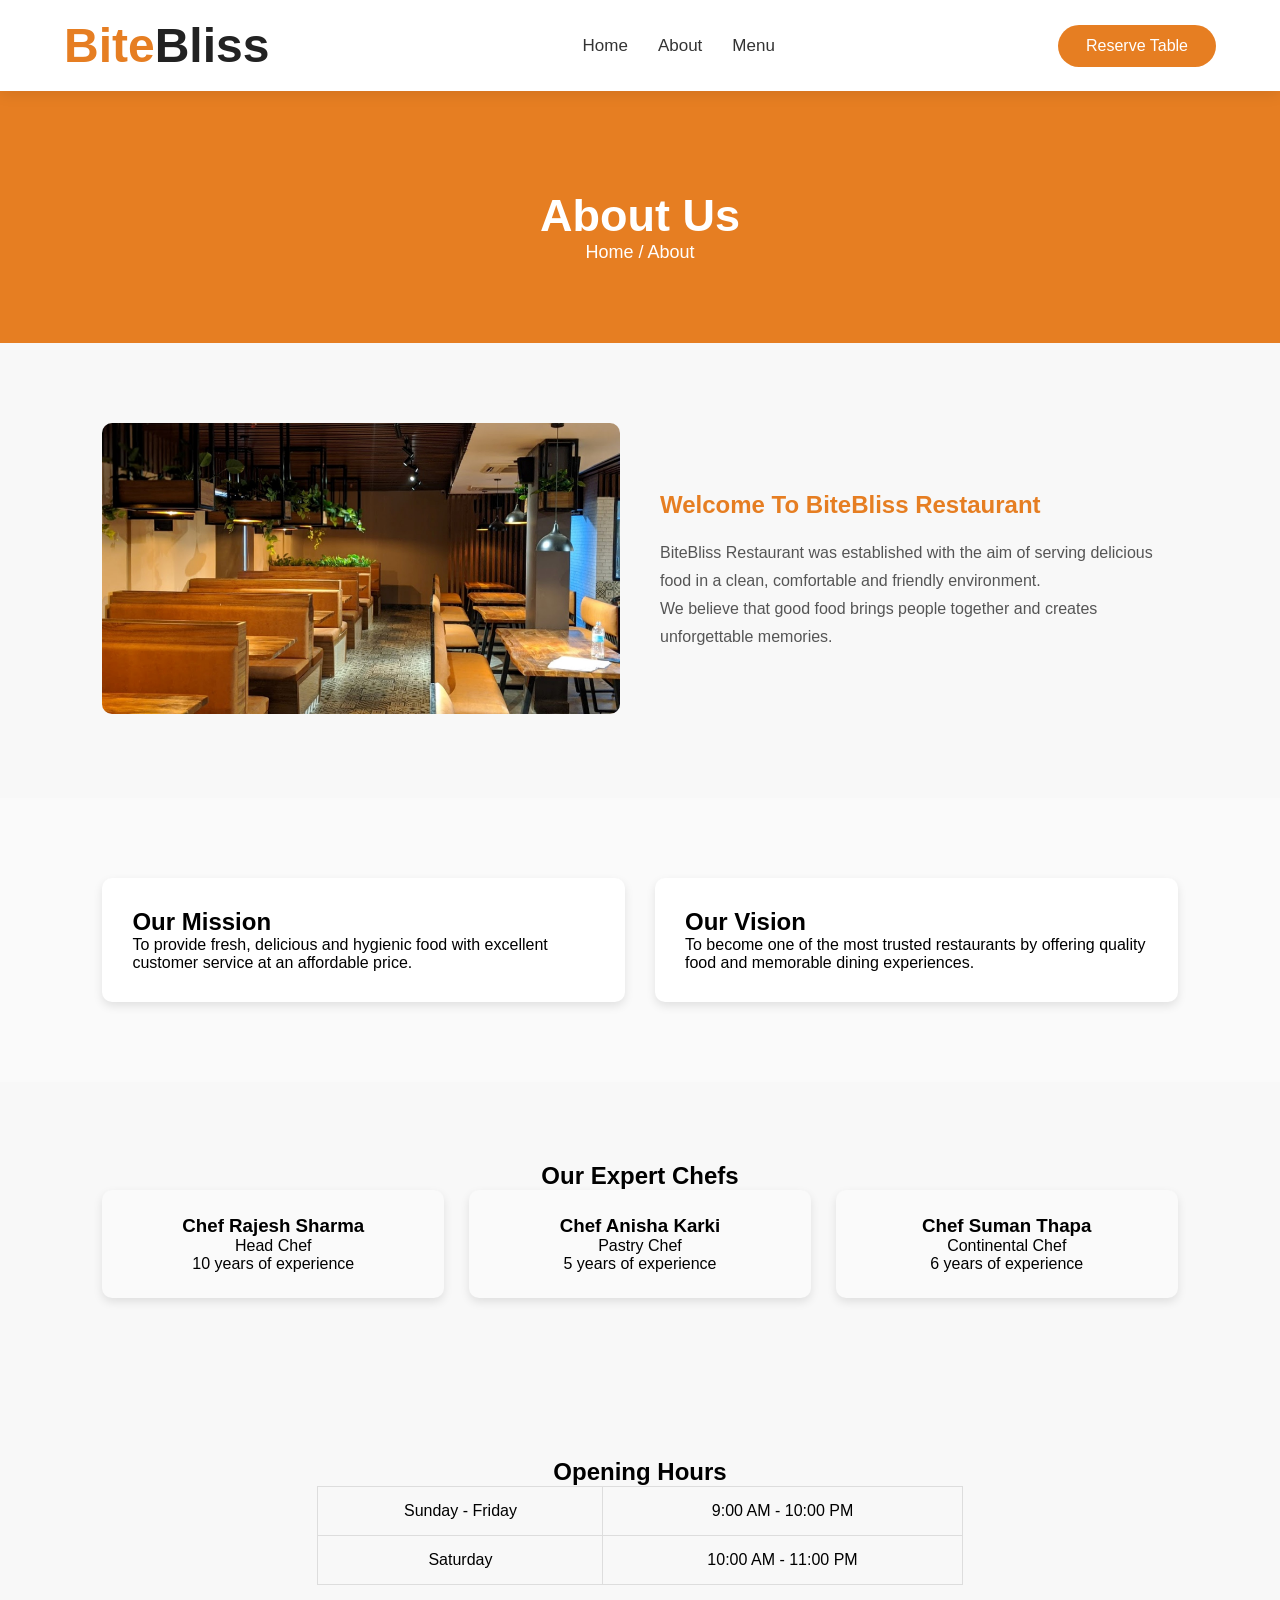
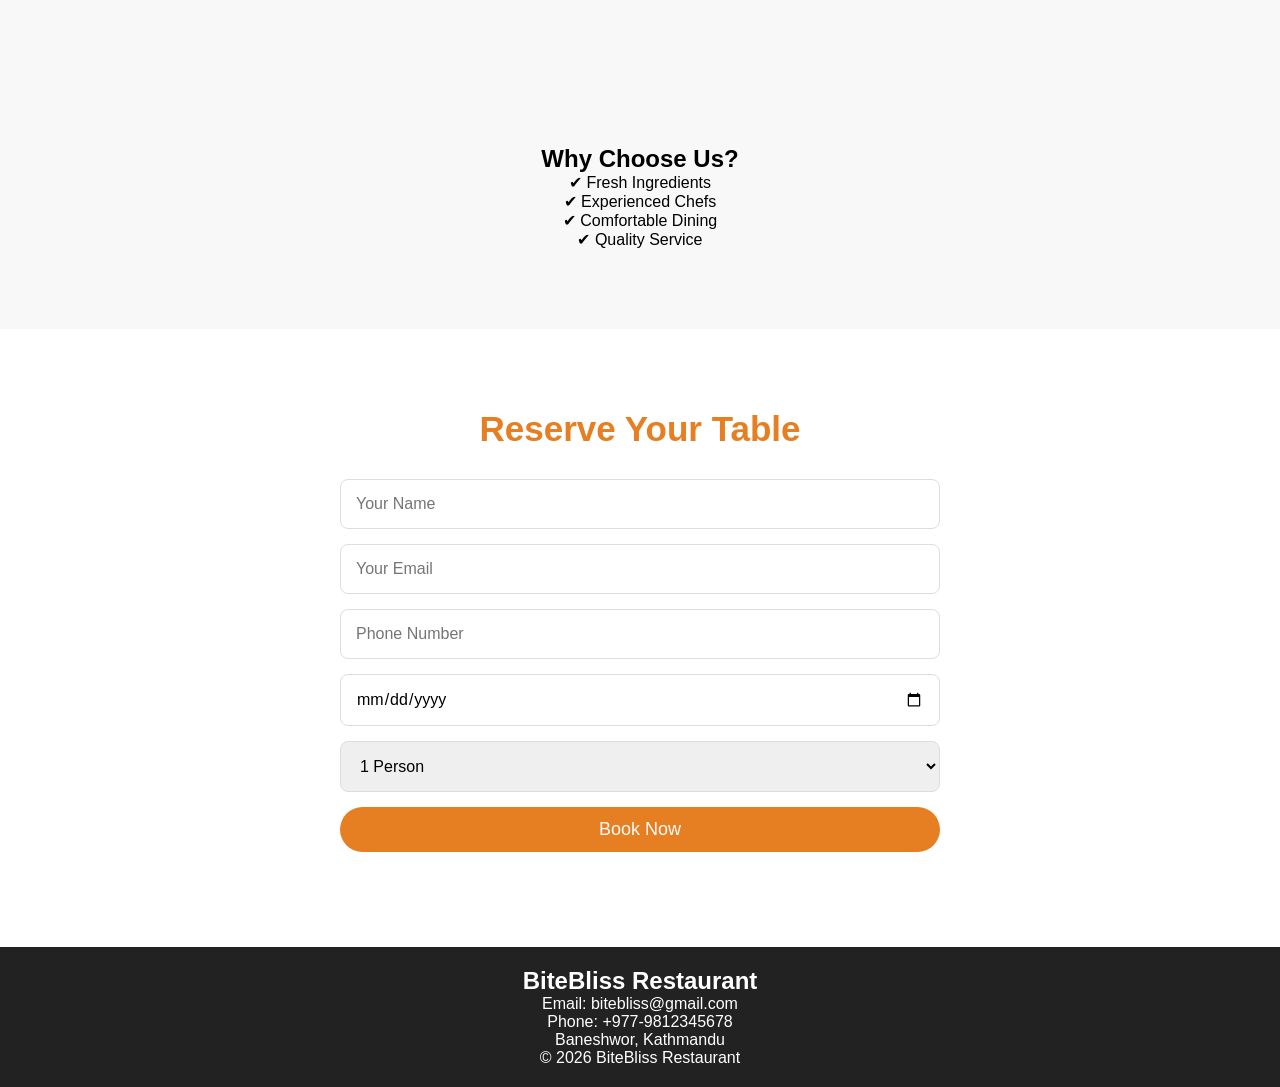
==== about.html @ c78c45eb "Initial commit" ====
<!DOCTYPE html>
<html lang="en">
<head>
    <meta charset="UTF-8">
    <meta name="viewport" content="width=device-width, initial-scale=1.0">
    <title>About | BiteBliss Restaurant</title>
    <link rel="stylesheet" href="style.css">
</head>

<body>

<header>
    <nav>
        <div class="logo">
            <h2>Bite<span>Bliss</span></h2>
        </div>

        <ul>
            <li><a href="indexminorproject.html">Home</a></li>
            <li><a href="about.html" class="active">About</a></li>
            <li><a href="menu.html">Menu</a></li>
        </ul>

        <a href="#reservation" class="btn">Reserve Table</a>
    </nav>
</header>

<section class="page-banner">
    <h1>About Us</h1>
    <p>Home / About</p>
</section>

<section class="about-page">

    <div class="about-image">
        <img src="restroimage.jpg" alt="Restaurant">
    </div>

    <div class="about-text">
        <h2>Welcome To BiteBliss Restaurant</h2>

        <p>
            BiteBliss Restaurant was established with the aim of serving
            delicious food in a clean, comfortable and friendly environment.
        </p>

        <p>
            We believe that good food brings people together and creates
            unforgettable memories.
        </p>
    </div>

</section>

<section class="mission">

    <div class="mission-box">
        <h2>Our Mission</h2>
        <p>
            To provide fresh, delicious and hygienic food with excellent
            customer service at an affordable price.
        </p>
    </div>

    <div class="mission-box">
        <h2>Our Vision</h2>
        <p>
            To become one of the most trusted restaurants by offering
            quality food and memorable dining experiences.
        </p>
    </div>

</section>

<section class="chef-section">

    <h2>Our Expert Chefs</h2>

    <div class="chef-container">

        <div class="chef-box">
            <h3>Chef Rajesh Sharma</h3>
            <p>Head Chef</p>
            <p>10 years of experience</p>
        </div>

        <div class="chef-box">
            <h3>Chef Anisha Karki</h3>
            <p>Pastry Chef</p>
            <p>5 years of experience</p>
        </div>

        <div class="chef-box">
            <h3>Chef Suman Thapa</h3>
            <p>Continental Chef</p>
            <p>6 years of experience</p>
        </div>

    </div>

</section>

<section class="hours">

    <h2>Opening Hours</h2>

    <table>

        <tr>
            <td>Sunday - Friday</td>
            <td>9:00 AM - 10:00 PM</td>
        </tr>

        <tr>
            <td>Saturday</td>
            <td>10:00 AM - 11:00 PM</td>
        </tr>

    </table>

</section>

<section class="why-us">

    <h2>Why Choose Us?</h2>

    <p>
        ✔ Fresh Ingredients<br>
        ✔ Experienced Chefs<br>
        ✔ Comfortable Dining<br>
        ✔ Quality Service
    </p>

</section>

<section class="reservation" id="reservation">

    <h2>Reserve Your Table</h2>

    <form id="reservationForm">

        <input type="text" id="name" placeholder="Your Name" required>

        <input type="email" id="email" placeholder="Your Email" required>

        <input type="tel" id="phone" placeholder="Phone Number" required>

        <input type="date" id="date" required>

        <select id="guests">
            <option>1 Person</option>
            <option>2 People</option>
            <option>3-5 People</option>
            <option>More than 5</option>
        </select>

        <button type="submit">Book Now</button>

        <p id="message"></p>

    </form>

</section>

<footer>

    <h2>BiteBliss Restaurant</h2>

    <p>Email: bitebliss@gmail.com</p>

    <p>Phone: +977-9812345678</p>

    <p>Baneshwor, Kathmandu</p>

    <p>&copy; 2026 BiteBliss Restaurant</p>

</footer>

<script src="script.js"></script>

</body>
</html>
---- style.css ----
*{
    margin:0;
    padding:0;
    box-sizing:border-box;
    font-family:'Poppins',sans-serif;
    scroll-behavior:smooth;
}

body{
    background:#f8f8f8;
}

header{
    width:100%;
    position:fixed;
    top:0;
    left:0;
    background:#fff;
    box-shadow:0 2px 15px rgba(0,0,0,0.1);
    z-index:1000;
}

nav{
    width:90%;
    margin:auto;
    display:flex;
    justify-content:space-between;
    align-items:center;
    padding:18px 0;
}

.logo{
    font-size:32px;
    font-weight:700;
    color:#e67e22;
}

.logo span{
    color:#222;
}

nav ul{
    display:flex;
    list-style:none;
}

nav ul li{
    margin-left:30px;
}

nav ul li a{
    text-decoration:none;
    color:#333;
    font-size:17px;
    font-weight:500;
    transition:.3s;
}

nav ul li a:hover{
    color:#e67e22;
}

.btn{
    text-decoration:none;
    background:#e67e22;
    color:white;
    padding:12px 28px;
    border-radius:30px;
    transition:.3s;
}

.btn:hover{
    background:#d35400;
}

.hero{
    width:100%;
    height:100vh;

    background:
    linear-gradient(rgba(0,0,0,.55),rgba(0,0,0,.55)),
    url("images/hero.jpg");

    background-size:cover;
    background-position:center;

    display:flex;
    justify-content:center;
    align-items:center;
    text-align:center;
    color:white;
    padding:20px;
}

.hero-content{
    max-width:700px;
    animation:fade 1.5s;
}

.hero-content h1{
    font-size:60px;
    margin-bottom:20px;
    line-height:1.2;
}

.hero-content p{
    font-size:20px;
    line-height:1.8;
    margin-bottom:35px;
}

.hero-content a{
    display:inline-block;
    text-decoration:none;
    background:#e67e22;
    color:white;
    padding:15px 35px;
    border-radius:30px;
    transition:.3s;
}

.hero-content a:hover{
    background:white;
    color:#e67e22;
}

@keyframes fade{

    from{
        opacity:0;
        transform:translateY(40px);
    }

    to{
        opacity:1;
        transform:translateY(0);
    }

}

@media(max-width:900px){

    nav{
        flex-direction:column;
    }

    nav ul{
        flex-direction:column;
        text-align:center;
        margin:20px 0;
    }

    nav ul li{
        margin:12px 0;
    }

    .hero h1{
        font-size:38px;
    }

    .hero p{
        font-size:17px;
    }

    .btn{
        margin-top:15px;
    }

}

.featured{

    padding:90px 8%;
    background:#f8f8f8;
    text-align:center;

}

.featured h2{

    font-size:40px;
    color:#222;
    margin-bottom:15px;

}

.section-text{

    color:#666;
    margin-bottom:50px;
    font-size:18px;

}

.food-container{

    display:grid;
    grid-template-columns:repeat(auto-fit,minmax(280px,1fr));
    gap:30px;

}

.food-card{

    background:#fff;
    border-radius:15px;
    overflow:hidden;
    box-shadow:0 5px 15px rgba(0,0,0,.1);
    transition:.4s;

}

.food-card:hover{

    transform:translateY(-10px);

}

.food-card img{

    width:100%;
    height:220px;
    object-fit:cover;

}

.food-card h3{

    margin-top:20px;
    font-size:24px;
    color:#333;

}

.food-card p{

    padding:15px;
    color:#666;
    line-height:1.6;

}

.food-card h4{

    color:#e67e22;
    margin-bottom:20px;
    font-size:24px;

}

.food-card button{

    margin-bottom:25px;
    padding:12px 30px;
    border:none;
    background:#e67e22;
    color:white;
    border-radius:30px;
    cursor:pointer;
    transition:.3s;

}

.food-card button:hover{

    background:#d35400;

}

.offer{

    background:
    linear-gradient(rgba(0,0,0,.6),rgba(0,0,0,.6)),
    url("offer.jpg");

    background-size:cover;
    background-position:center;

    padding:120px 10%;
    text-align:center;
    color:white;

}

.offer h2{

    font-size:45px;
    margin-bottom:20px;

}

.offer p{

    max-width:700px;
    margin:auto;
    line-height:1.8;
    font-size:18px;
    margin-bottom:35px;

}

.offer a{

    display:inline-block;
    text-decoration:none;
    color:white;
    background:#e67e22;
    padding:15px 35px;
    border-radius:30px;
    transition:.3s;

}

.offer a:hover{

    background:white;
    color:#e67e22;

}

.reviews{

    padding:80px 8%;
    background:#f8f8f8;

}

.reviews h2{

    text-align:center;
    font-size:38px;
    margin-bottom:40px;
    color:#222;

}

.review-container{

    display:grid;
    grid-template-columns:repeat(3,1fr);
    gap:25px;

}

.review-box{

    background:#fff;
    padding:25px;
    border-radius:10px;
    text-align:center;
    box-shadow:0 4px 10px rgba(0,0,0,0.1);
    transition:0.3s;

}

.review-box:hover{

    transform:translateY(-5px);

}

.review-box h3{

    color:#e67e22;
    margin-bottom:15px;

}

.review-box p{

    color:#555;
    line-height:26px;

}

@media (max-width:768px){

header{

    flex-direction:column;
    padding:20px;

}

nav ul{

    flex-direction:column;
    margin-top:20px;

}

nav ul li{

    margin:10px 0;

}

.hero{

    flex-direction:column;
    text-align:center;

}

.hero-text{

    width:100%;

}

.hero-image{

    width:100%;
    margin-top:30px;

}

.food-container{

    grid-template-columns:1fr;

}

.offer-content{

    flex-direction:column;

}

.review-container{

    grid-template-columns:1fr;

}

.why-container{

    grid-template-columns:1fr;

}

.about-page{

    flex-direction:column;

}

.about-text{

    text-align:center;

}

.mission{

    grid-template-columns:1fr;

}

.chef-container{

    grid-template-columns:1fr;

}

.hours table{

    width:100%;

}

}

.page-banner{
    background:#e67e22;
    color:white;
    text-align:center;
    padding:80px 20px;
}

.page-banner h1{
    font-size:45px;
    margin-top:110px;
}

.page-banner p{
    font-size:18px;
}

.about-page{
    display:flex;
    justify-content:space-between;
    align-items:center;
    gap:40px;
    padding:80px 8%;
}

.about-image{
    flex:1;
}

.about-image img{
    width:100%;
    border-radius:10px;
}

.about-text{
    flex:1;
}

.about-text h2{
    color:#e67e22;
    margin-bottom:20px;
}

.about-text p{
    line-height:28px;
    color:#555;
}

.mission{
    display:grid;
    grid-template-columns:repeat(2,1fr);
    gap:30px;
    padding:80px 8%;
    background:#fafafa;
}

.mission-box{
    background:white;
    padding:30px;
    border-radius:10px;
    box-shadow:0 4px 10px rgba(0,0,0,.1);
}

.chef-section{
    padding:80px 8%;
    text-align:center;
}

.chef-container{
    display:grid;
    grid-template-columns:repeat(3,1fr);
    gap:25px;
}

.chef-box{
    background:#fafafa;
    padding:25px;
    border-radius:10px;
    box-shadow:0 4px 10px rgba(0,0,0,.1);
}

.hours{
    padding:80px 8%;
    text-align:center;
}

.hours table{
    width:60%;
    margin:auto;
    border-collapse:collapse;
}

.hours td{
    border:1px solid #ddd;
    padding:15px;
}

.menu {
    padding: 80px 10%;
    text-align: center;
    background: #f8f8f8;
}

.menu h2 {
    font-size: 35px;
    margin-bottom: 10px;
}

.menu-intro {
    margin-bottom: 40px;
    color: #666;
}

.menu-container {
    display: grid;
    grid-template-columns: repeat(4, 1fr);
    gap: 25px;
}

.menu-card {
    background: white;
    padding: 20px;
    border-radius: 15px;
    box-shadow: 0 5px 15px rgba(0,0,0,0.1);
    transition: 0.3s;
}

.menu-card:hover {
    transform: translateY(-10px);
}

.menu-card img {
    width: 100%;
    height: 200px;
    object-fit: cover;
    border-radius: 10px;
}

.menu-card h3 {
    margin: 15px 0;
    color: #e67e22;
}

.menu-card span {
    font-size: 18px;
    font-weight: bold;
}
/* About Section */

.about {
    padding: 80px 10%;
    text-align: center;
}

.about h1 {
    font-size: 40px;
    color: #e67e22;
    margin-bottom: 20px;
}

.about h2 {
    margin-top: 30px;
    font-size: 28px;
}

.about p {
    line-height: 1.8;
    color: #555;
}

.contact-info {
    padding: 60px 10%;
    text-align: center;
    background: #f8f8f8;
}

.contact-info h2 {
    font-size: 35px;
    color: #e67e22;
    margin-bottom: 40px;
}

.contact-container {
    display: grid;
    grid-template-columns: repeat(4, 1fr);
    gap: 20px;
}

.contact-card {
    background: white;
    padding: 25px;
    border-radius: 15px;
    box-shadow: 0 5px 15px rgba(0,0,0,0.1);
}

.contact-card h3 {
    color: #e67e22;
    margin-bottom: 15px;
}

footer {
    background: #222;
    color: white;
    text-align: center;
    padding: 20px;
}
.reservation{
    padding:80px 10%;
    text-align:center;
    background:#fff;
}

.reservation h2{
    font-size:35px;
    color:#e67e22;
    margin-bottom:30px;
}

.reservation form{
    max-width:600px;
    margin:auto;
    display:flex;
    flex-direction:column;
    gap:15px;
}

.reservation input,
.reservation select{
    padding:15px;
    border:1px solid #ddd;
    border-radius:8px;
    font-size:16px;
}

.reservation button{
    padding:15px;
    background:#e67e22;
    color:white;
    border:none;
    border-radius:30px;
    cursor:pointer;
    font-size:18px;
}

.reservation button:hover{
    background:#d35400;
}
.reservation{
    display:block;
    padding:80px 10%;
    background:white;
    text-align:center;
}
.why-us{
    padding:80px 10%;
    text-align:center;
}
.reservation{
    padding:80px 10%;
    text-align:center;
}
.reservation button{
    padding:12px 30px;
    background:#e67e22;
    color:white;
    border:none;
    border-radius:25px;
    cursor:pointer;
}
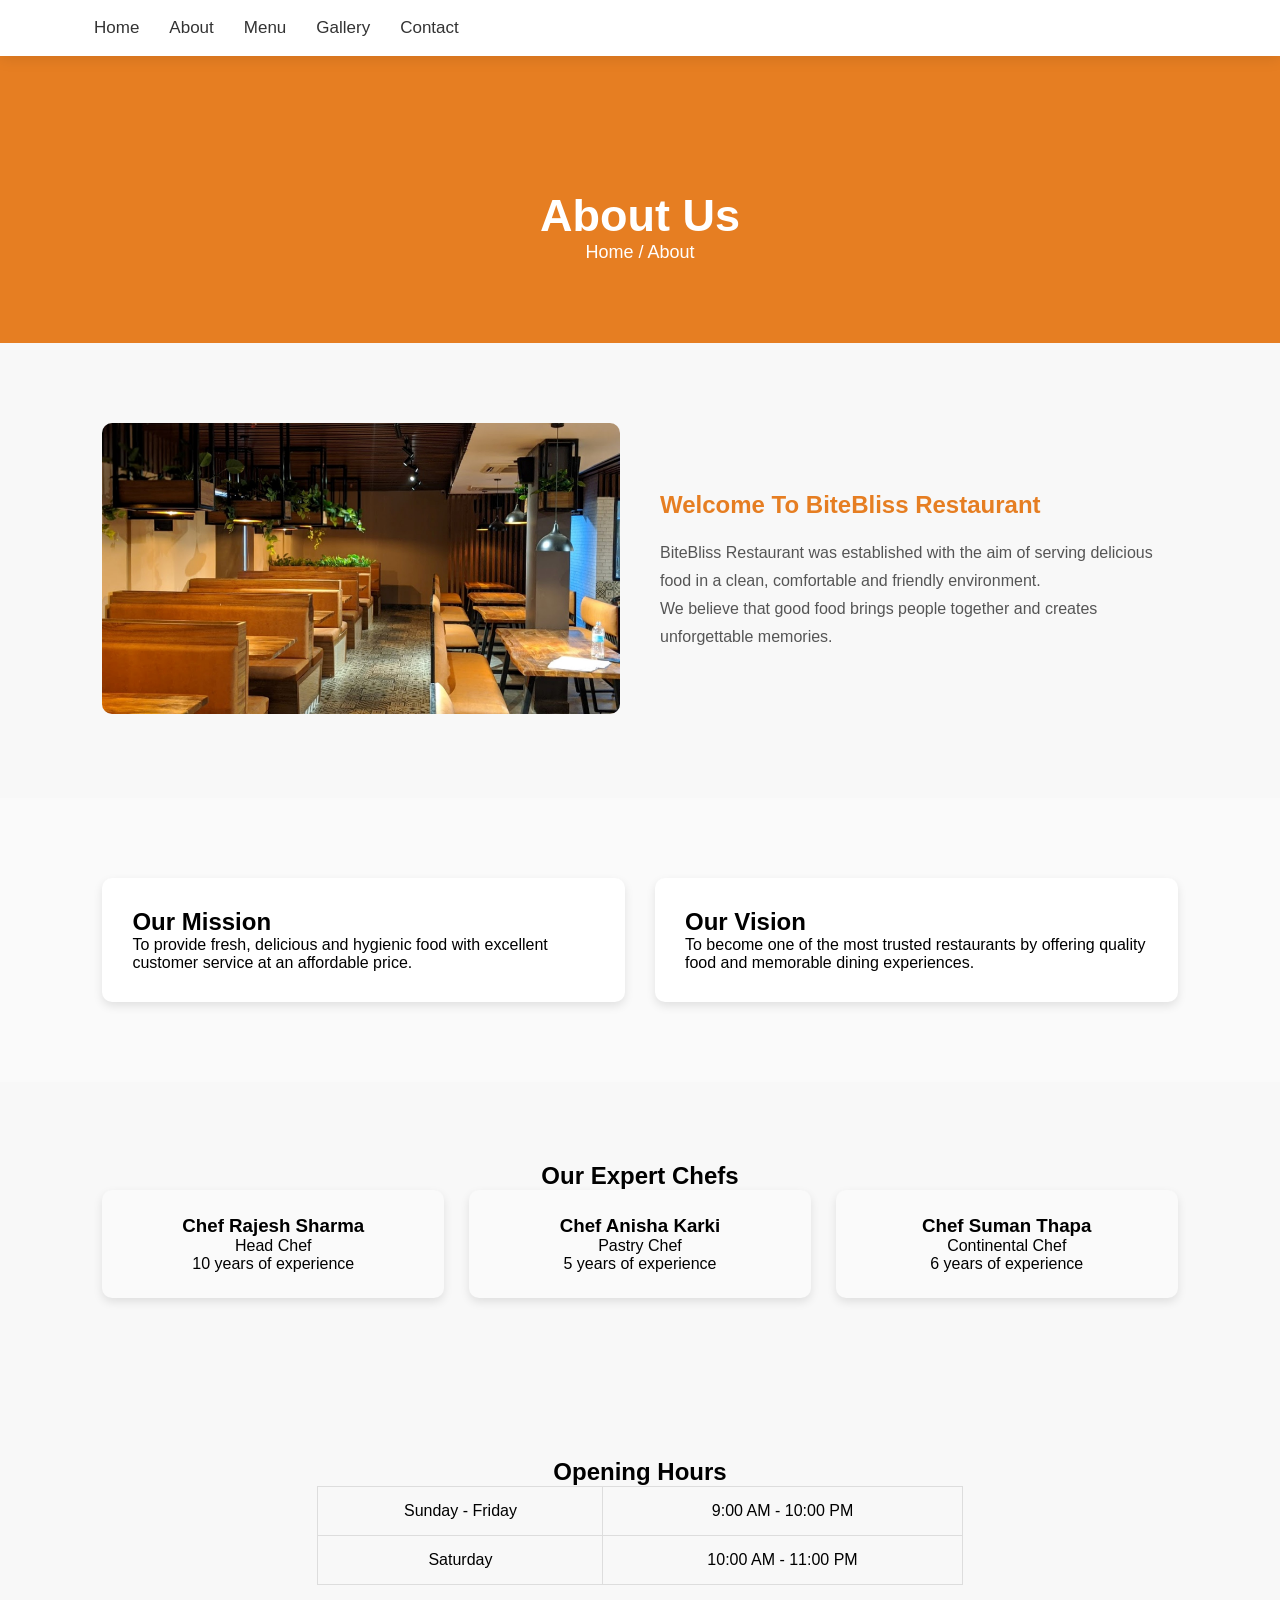
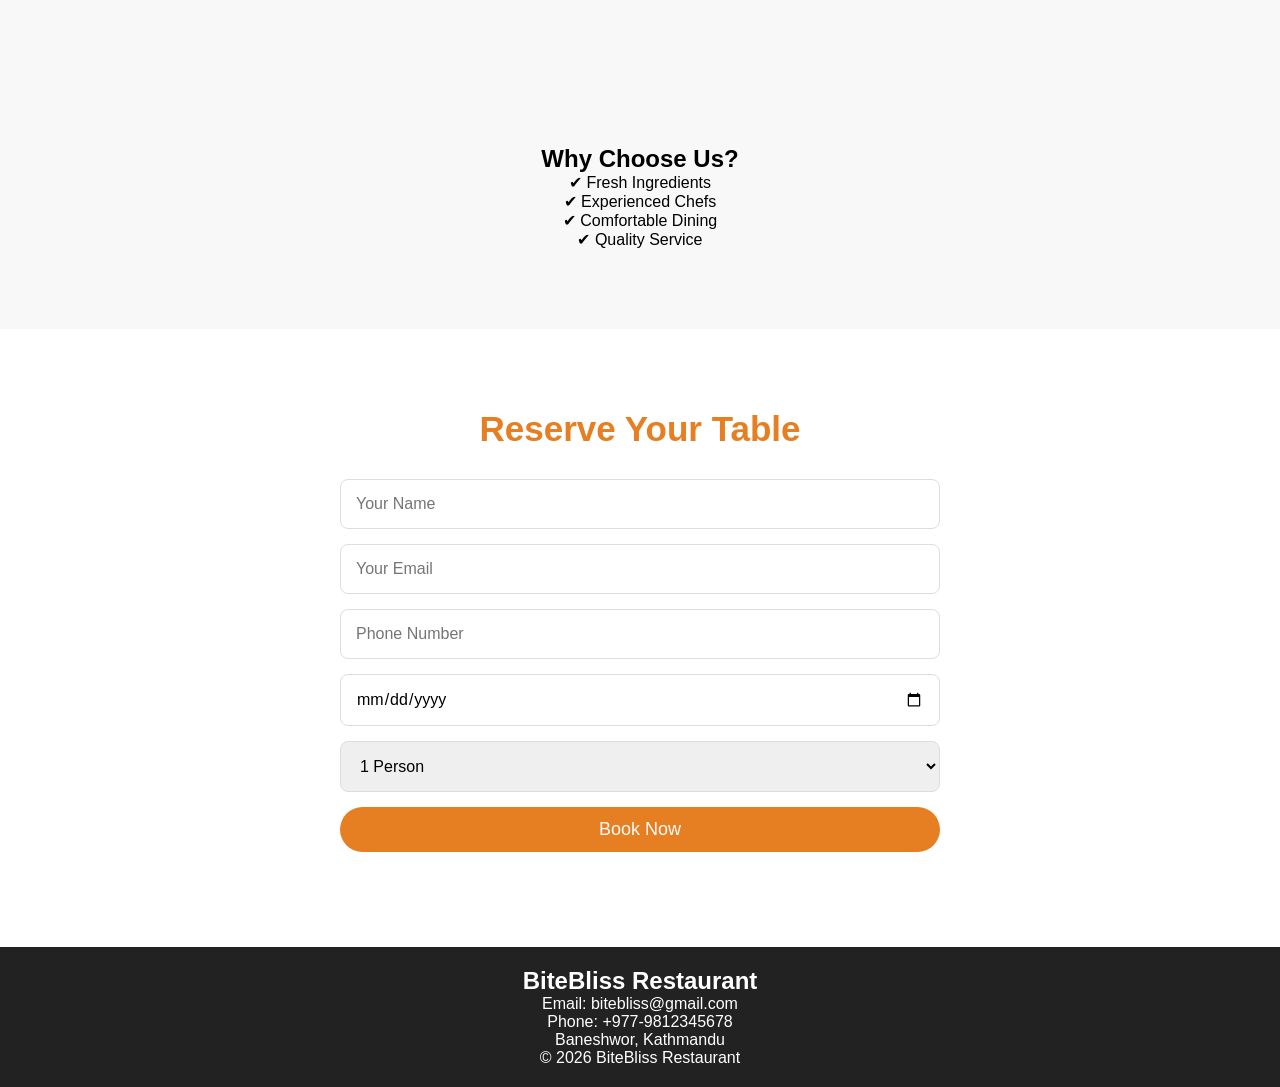
==== commit 7ac25438: "Added responsive hamburger menu" ====
--- a/about.html
+++ b/about.html
@@ -6,54 +6,43 @@
     <title>About | BiteBliss Restaurant</title>
     <link rel="stylesheet" href="style.css">
 </head>
+<body>
+<header>
+    <div class="menu-toggle" onclick="toggleMenu()">
+    ☰
+</div>
+<nav id="navbar">
+    <ul>
 
-<body>
-
-<header>
-    <nav>
-        <div class="logo">
-            <h2>Bite<span>Bliss</span></h2>
-        </div>
-
-        <ul>
-            <li><a href="indexminorproject.html">Home</a></li>
-            <li><a href="about.html" class="active">About</a></li>
-            <li><a href="menu.html">Menu</a></li>
-        </ul>
-
-        <a href="#reservation" class="btn">Reserve Table</a>
-    </nav>
+        <li><a href="indexminorproject.html">Home</a></li>
+        <li><a href="about.html">About</a></li>
+        <li><a href="menu.html">Menu</a></li>
+        <li><a href="gallery.html">Gallery</a></li>
+        <li><a href="contact.html">Contact</a></li>
+    </ul>
+</nav>
 </header>
-
 <section class="page-banner">
     <h1>About Us</h1>
     <p>Home / About</p>
 </section>
-
 <section class="about-page">
-
     <div class="about-image">
-        <img src="restroimage.jpg" alt="Restaurant">
+        <img src="images/restroimage.jpg" alt="Restaurant">
     </div>
-
     <div class="about-text">
         <h2>Welcome To BiteBliss Restaurant</h2>
-
         <p>
             BiteBliss Restaurant was established with the aim of serving
             delicious food in a clean, comfortable and friendly environment.
         </p>
-
         <p>
             We believe that good food brings people together and creates
             unforgettable memories.
         </p>
     </div>
-
 </section>
-
 <section class="mission">
-
     <div class="mission-box">
         <h2>Our Mission</h2>
         <p>
@@ -61,7 +50,6 @@
             customer service at an affordable price.
         </p>
     </div>
-
     <div class="mission-box">
         <h2>Our Vision</h2>
         <p>
@@ -69,80 +57,55 @@
             quality food and memorable dining experiences.
         </p>
     </div>
-
 </section>
-
 <section class="chef-section">
-
     <h2>Our Expert Chefs</h2>
-
     <div class="chef-container">
-
         <div class="chef-box">
             <h3>Chef Rajesh Sharma</h3>
             <p>Head Chef</p>
             <p>10 years of experience</p>
         </div>
-
         <div class="chef-box">
             <h3>Chef Anisha Karki</h3>
             <p>Pastry Chef</p>
             <p>5 years of experience</p>
         </div>
-
         <div class="chef-box">
             <h3>Chef Suman Thapa</h3>
             <p>Continental Chef</p>
             <p>6 years of experience</p>
         </div>
-
     </div>
-
 </section>
-
 <section class="hours">
-
     <h2>Opening Hours</h2>
-
     <table>
-
         <tr>
             <td>Sunday - Friday</td>
             <td>9:00 AM - 10:00 PM</td>
         </tr>
-
         <tr>
             <td>Saturday</td>
             <td>10:00 AM - 11:00 PM</td>
         </tr>
-
     </table>
-
 </section>
-
 <section class="why-us">
-
     <h2>Why Choose Us?</h2>
-
     <p>
         ✔ Fresh Ingredients<br>
         ✔ Experienced Chefs<br>
         ✔ Comfortable Dining<br>
         ✔ Quality Service
     </p>
-
 </section>
-
 <section class="reservation" id="reservation">
-
     <h2>Reserve Your Table</h2>
 
     <form id="reservationForm">
-
         <input type="text" id="name" placeholder="Your Name" required>
-
         <input type="email" id="email" placeholder="Your Email" required>
-
         <input type="tel" id="phone" placeholder="Phone Number" required>
 
         <input type="date" id="date" required>
@@ -153,30 +116,17 @@
             <option>3-5 People</option>
             <option>More than 5</option>
         </select>
-
         <button type="submit">Book Now</button>
-
         <p id="message"></p>
-
     </form>
-
 </section>
-
 <footer>
-
     <h2>BiteBliss Restaurant</h2>
-
     <p>Email: bitebliss@gmail.com</p>
-
     <p>Phone: +977-9812345678</p>
-
     <p>Baneshwor, Kathmandu</p>
-
     <p>&copy; 2026 BiteBliss Restaurant</p>
-
 </footer>
-
 <script src="script.js"></script>
-
 </body>
 </html>
--- a/style.css
+++ b/style.css
@@ -5,7 +5,6 @@
     font-family:'Poppins',sans-serif;
     scroll-behavior:smooth;
 }
-
 body{
     background:#f8f8f8;
 }
@@ -19,7 +18,6 @@
     box-shadow:0 2px 15px rgba(0,0,0,0.1);
     z-index:1000;
 }
-
 nav{
     width:90%;
     margin:auto;
@@ -28,13 +26,11 @@
     align-items:center;
     padding:18px 0;
 }
-
 .logo{
     font-size:32px;
     font-weight:700;
     color:#e67e22;
 }
-
 .logo span{
     color:#222;
 }
@@ -43,7 +39,6 @@
     display:flex;
     list-style:none;
 }
-
 nav ul li{
     margin-left:30px;
 }
@@ -55,11 +50,9 @@
     font-weight:500;
     transition:.3s;
 }
-
 nav ul li a:hover{
     color:#e67e22;
 }
-
 .btn{
     text-decoration:none;
     background:#e67e22;
@@ -68,22 +61,17 @@
     border-radius:30px;
     transition:.3s;
 }
-
 .btn:hover{
     background:#d35400;
 }
-
 .hero{
     width:100%;
     height:100vh;
-
     background:
     linear-gradient(rgba(0,0,0,.55),rgba(0,0,0,.55)),
-    url("images/hero.jpg");
-
+    url("images/restroimage.jpg");
     background-size:cover;
     background-position:center;
-
     display:flex;
     justify-content:center;
     align-items:center;
@@ -91,24 +79,20 @@
     color:white;
     padding:20px;
 }
-
 .hero-content{
     max-width:700px;
     animation:fade 1.5s;
 }
-
 .hero-content h1{
     font-size:60px;
     margin-bottom:20px;
     line-height:1.2;
 }
-
 .hero-content p{
     font-size:20px;
     line-height:1.8;
     margin-bottom:35px;
 }
-
 .hero-content a{
     display:inline-block;
     text-decoration:none;
@@ -118,138 +102,93 @@
     border-radius:30px;
     transition:.3s;
 }
-
 .hero-content a:hover{
     background:white;
     color:#e67e22;
 }
-
 @keyframes fade{
-
     from{
         opacity:0;
         transform:translateY(40px);
     }
-
     to{
         opacity:1;
         transform:translateY(0);
     }
-
-}
-
+}
 @media(max-width:900px){
-
     nav{
         flex-direction:column;
     }
-
     nav ul{
         flex-direction:column;
         text-align:center;
         margin:20px 0;
     }
-
     nav ul li{
         margin:12px 0;
     }
-
     .hero h1{
         font-size:38px;
     }
-
     .hero p{
         font-size:17px;
     }
-
     .btn{
         margin-top:15px;
     }
-
-}
-
+}
 .featured{
-
     padding:90px 8%;
     background:#f8f8f8;
     text-align:center;
-
-}
-
+}
 .featured h2{
-
     font-size:40px;
     color:#222;
     margin-bottom:15px;
-
-}
-
+}
 .section-text{
-
     color:#666;
     margin-bottom:50px;
     font-size:18px;
-
-}
-
+}
 .food-container{
-
     display:grid;
     grid-template-columns:repeat(auto-fit,minmax(280px,1fr));
     gap:30px;
-
-}
-
+}
 .food-card{
-
     background:#fff;
     border-radius:15px;
     overflow:hidden;
     box-shadow:0 5px 15px rgba(0,0,0,.1);
     transition:.4s;
-
-}
-
+}
 .food-card:hover{
-
     transform:translateY(-10px);
-
-}
-
+}
 .food-card img{
-
     width:100%;
     height:220px;
     object-fit:cover;
-
-}
-
+}
 .food-card h3{
-
     margin-top:20px;
     font-size:24px;
     color:#333;
-
-}
-
+}
 .food-card p{
-
     padding:15px;
     color:#666;
     line-height:1.6;
-
-}
-
+}
 .food-card h4{
-
     color:#e67e22;
     margin-bottom:20px;
     font-size:24px;
-
-}
-
+}
 .food-card button{
-
     margin-bottom:25px;
     padding:12px 30px;
     border:none;
@@ -258,49 +197,32 @@
     border-radius:30px;
     cursor:pointer;
     transition:.3s;
-
-}
-
+}
 .food-card button:hover{
-
     background:#d35400;
-
-}
-
+}
 .offer{
-
     background:
     linear-gradient(rgba(0,0,0,.6),rgba(0,0,0,.6)),
-    url("offer.jpg");
-
+    url("images/chicken.jpg");
     background-size:cover;
     background-position:center;
-
     padding:120px 10%;
     text-align:center;
     color:white;
-
-}
-
+}
 .offer h2{
-
     font-size:45px;
     margin-bottom:20px;
-
-}
-
+}
 .offer p{
-
     max-width:700px;
     margin:auto;
     line-height:1.8;
     font-size:18px;
     margin-bottom:35px;
-
-}
-
+}
 .offer a{
-
     display:inline-block;
     text-decoration:none;
     color:white;
@@ -308,185 +230,109 @@
     padding:15px 35px;
     border-radius:30px;
     transition:.3s;
-
-}
-
+}
 .offer a:hover{
-
     background:white;
     color:#e67e22;
-
-}
-
+}
 .reviews{
-
     padding:80px 8%;
     background:#f8f8f8;
-
-}
-
+}
 .reviews h2{
-
     text-align:center;
     font-size:38px;
     margin-bottom:40px;
     color:#222;
-
-}
-
+}
 .review-container{
-
     display:grid;
     grid-template-columns:repeat(3,1fr);
     gap:25px;
-
-}
-
+}
 .review-box{
-
     background:#fff;
     padding:25px;
     border-radius:10px;
     text-align:center;
     box-shadow:0 4px 10px rgba(0,0,0,0.1);
     transition:0.3s;
-
-}
-
+}
 .review-box:hover{
-
     transform:translateY(-5px);
-
-}
-
+}
 .review-box h3{
-
     color:#e67e22;
     margin-bottom:15px;
-
-}
-
+}
 .review-box p{
-
     color:#555;
     line-height:26px;
-
-}
-
+}
 @media (max-width:768px){
-
 header{
-
     flex-direction:column;
     padding:20px;
-
-}
-
+}
 nav ul{
-
     flex-direction:column;
     margin-top:20px;
-
-}
-
+}
 nav ul li{
-
     margin:10px 0;
-
-}
-
+}
 .hero{
-
     flex-direction:column;
     text-align:center;
-
-}
-
+}
 .hero-text{
-
-    width:100%;
-
-}
-
+    width:100%;
+}
 .hero-image{
-
     width:100%;
     margin-top:30px;
-
-}
-
+}
 .food-container{
-
     grid-template-columns:1fr;
-
-}
-
+}
 .offer-content{
-
     flex-direction:column;
-
-}
-
+}
 .review-container{
-
     grid-template-columns:1fr;
-
-}
-
+}
 .why-container{
-
     grid-template-columns:1fr;
-
-}
-
+}
 .about-page{
-
     flex-direction:column;
-
-}
-
+}
 .about-text{
-
-    text-align:center;
-
-}
-
+    text-align:center;
+}
 .mission{
-
     grid-template-columns:1fr;
-
-}
-
+}
 .chef-container{
-
     grid-template-columns:1fr;
-
-}
-
+}
 .hours table{
-
-    width:100%;
-
-}
-
-}
-
+    width:100%;
+}
+}
 .page-banner{
     background:#e67e22;
     color:white;
     text-align:center;
     padding:80px 20px;
 }
-
 .page-banner h1{
     font-size:45px;
     margin-top:110px;
 }
-
 .page-banner p{
     font-size:18px;
 }
-
 .about-page{
     display:flex;
     justify-content:space-between;
@@ -494,30 +340,24 @@
     gap:40px;
     padding:80px 8%;
 }
-
 .about-image{
     flex:1;
 }
-
 .about-image img{
     width:100%;
     border-radius:10px;
 }
-
 .about-text{
     flex:1;
 }
-
 .about-text h2{
     color:#e67e22;
     margin-bottom:20px;
 }
-
 .about-text p{
     line-height:28px;
     color:#555;
 }
-
 .mission{
     display:grid;
     grid-template-columns:repeat(2,1fr);
@@ -525,70 +365,58 @@
     padding:80px 8%;
     background:#fafafa;
 }
-
 .mission-box{
     background:white;
     padding:30px;
     border-radius:10px;
     box-shadow:0 4px 10px rgba(0,0,0,.1);
 }
-
 .chef-section{
     padding:80px 8%;
     text-align:center;
 }
-
 .chef-container{
     display:grid;
     grid-template-columns:repeat(3,1fr);
     gap:25px;
 }
-
 .chef-box{
     background:#fafafa;
     padding:25px;
     border-radius:10px;
     box-shadow:0 4px 10px rgba(0,0,0,.1);
 }
-
 .hours{
     padding:80px 8%;
     text-align:center;
 }
-
 .hours table{
     width:60%;
     margin:auto;
     border-collapse:collapse;
 }
-
 .hours td{
     border:1px solid #ddd;
     padding:15px;
 }
-
 .menu {
     padding: 80px 10%;
     text-align: center;
     background: #f8f8f8;
 }
-
 .menu h2 {
     font-size: 35px;
     margin-bottom: 10px;
 }
-
 .menu-intro {
     margin-bottom: 40px;
     color: #666;
 }
-
 .menu-container {
     display: grid;
     grid-template-columns: repeat(4, 1fr);
     gap: 25px;
 }
-
 .menu-card {
     background: white;
     padding: 20px;
@@ -596,80 +424,65 @@
     box-shadow: 0 5px 15px rgba(0,0,0,0.1);
     transition: 0.3s;
 }
-
 .menu-card:hover {
     transform: translateY(-10px);
 }
-
 .menu-card img {
     width: 100%;
     height: 200px;
     object-fit: cover;
     border-radius: 10px;
 }
-
 .menu-card h3 {
     margin: 15px 0;
     color: #e67e22;
 }
-
 .menu-card span {
     font-size: 18px;
     font-weight: bold;
 }
-/* About Section */
-
 .about {
     padding: 80px 10%;
     text-align: center;
 }
-
 .about h1 {
     font-size: 40px;
     color: #e67e22;
     margin-bottom: 20px;
 }
-
 .about h2 {
     margin-top: 30px;
     font-size: 28px;
 }
-
 .about p {
     line-height: 1.8;
     color: #555;
 }
-
 .contact-info {
     padding: 60px 10%;
     text-align: center;
     background: #f8f8f8;
 }
-
 .contact-info h2 {
     font-size: 35px;
     color: #e67e22;
     margin-bottom: 40px;
 }
-
 .contact-container {
     display: grid;
     grid-template-columns: repeat(4, 1fr);
     gap: 20px;
 }
-
 .contact-card {
     background: white;
     padding: 25px;
     border-radius: 15px;
     box-shadow: 0 5px 15px rgba(0,0,0,0.1);
 }
-
 .contact-card h3 {
     color: #e67e22;
     margin-bottom: 15px;
 }
-
 footer {
     background: #222;
     color: white;
@@ -681,13 +494,11 @@
     text-align:center;
     background:#fff;
 }
-
 .reservation h2{
     font-size:35px;
     color:#e67e22;
     margin-bottom:30px;
 }
-
 .reservation form{
     max-width:600px;
     margin:auto;
@@ -695,7 +506,6 @@
     flex-direction:column;
     gap:15px;
 }
-
 .reservation input,
 .reservation select{
     padding:15px;
@@ -703,7 +513,6 @@
     border-radius:8px;
     font-size:16px;
 }
-
 .reservation button{
     padding:15px;
     background:#e67e22;
@@ -713,7 +522,6 @@
     cursor:pointer;
     font-size:18px;
 }
-
 .reservation button:hover{
     background:#d35400;
 }
@@ -738,4 +546,189 @@
     border:none;
     border-radius:25px;
     cursor:pointer;
+}
+.menu-category{
+    padding:60px 8%;
+    text-align:center;
+    background:#fff;
+}
+.menu-category h2{
+    font-size:35px;
+    color:#e67e22;
+    margin-bottom:10px;
+}
+.menu-category p{
+    color:#666;
+    margin-bottom:30px;
+}
+.category-buttons{
+    margin-top:20px;
+}
+.category-buttons button{
+    padding:12px 25px;
+    margin:8px;
+    border:none;
+    background:#e67e22;
+    color:#fff;
+    font-size:16px;
+    border-radius:5px;
+    cursor:pointer;
+    transition:0.3s;
+}
+.category-buttons button:hover{
+    background:#cf711f;
+}
+.menu-items{
+    display:none;
+    padding:50px 8%;
+}
+.menu-container{
+    display:grid;
+    grid-template-columns:repeat(auto-fit,minmax(250px,1fr));
+    gap:30px;
+}
+.menu-card{
+    background:#fff;
+    border-radius:10px;
+    overflow:hidden;
+    box-shadow:0 5px 15px rgba(0,0,0,0.1);
+    text-align:center;
+    transition:0.3s;
+}
+.menu-card:hover{
+    transform:translateY(-8px);
+}
+.menu-card img{
+    width:100%;
+    height:220px;
+    object-fit:cover;
+}
+.menu-card h3{
+    margin-top:15px;
+    font-size:24px;
+    color:#333;
+}
+.menu-card p{
+    padding:0 15px;
+    color:#666;
+    margin:10px 0;
+}
+.menu-card h4{
+    color:#e67e22;
+    margin:10px 0;
+}
+.menu-card .btn{
+    display:inline-block;
+    margin:15px 0 20px;
+    padding:10px 20px;
+    background:#e67e22;
+    color:#fff;
+    text-decoration:none;
+    border-radius:5px;
+    border:none;
+    cursor:pointer;
+    transition:.3s;
+}
+.menu-card .btn:hover{
+    background:#cf711f;
+}
+@media(max-width:992px){
+.menu-container{
+    grid-template-columns:repeat(2,1fr);
+}
+}
+@media(max-width:768px){
+.category-buttons button{
+    display:block;
+    width:220px;
+    margin:10px auto;
+}
+.menu-container{
+    grid-template-columns:1fr;
+}
+
+.menu-category h2{
+    font-size:28px;
+}
+
+}
+.popup{
+    display:none;
+    position:fixed;
+    top:0;
+    left:0;
+    width:100%;
+    height:100%;
+    background:rgba(0,0,0,0.5);
+    z-index:1000;
+}
+.popup-content{
+    background:#fff;
+    width:400px;
+    max-width:90%;
+    padding:30px;
+    border-radius:10px;
+    text-align:center;
+    position:absolute;
+    top:50%;
+    left:50%;
+    transform:translate(-50%,-50%);
+    box-shadow:0 5px 20px rgba(0,0,0,0.3);
+}
+.popup-content h2{
+    color:#28a745;
+    margin-bottom:15px;
+}
+.popup-content p{
+    font-size:18px;
+    margin-bottom:20px;
+    color:#444;
+}
+.close-btn{
+    float:right;
+    font-size:30px;
+    cursor:pointer;
+    color:#888;
+}
+.close-btn:hover{
+    color:red;
+}
+/* Hamburger Menu */
+
+.menu-toggle{
+
+    display:none;
+    font-size:30px;
+    cursor:pointer;
+    color:#e67e22;
+
+}
+@media(max-width:768px){
+.menu-toggle{
+
+    display:block;
+}
+nav{
+    display:none;
+    width:100%;
+
+}
+nav.active{
+
+    display:block;
+
+}
+nav ul{
+
+    flex-direction:column;
+    background:#fff;
+    padding:20px;
+
+}
+nav ul li{
+
+    margin:15px 0;
+    text-align:center;
+
+}
 }
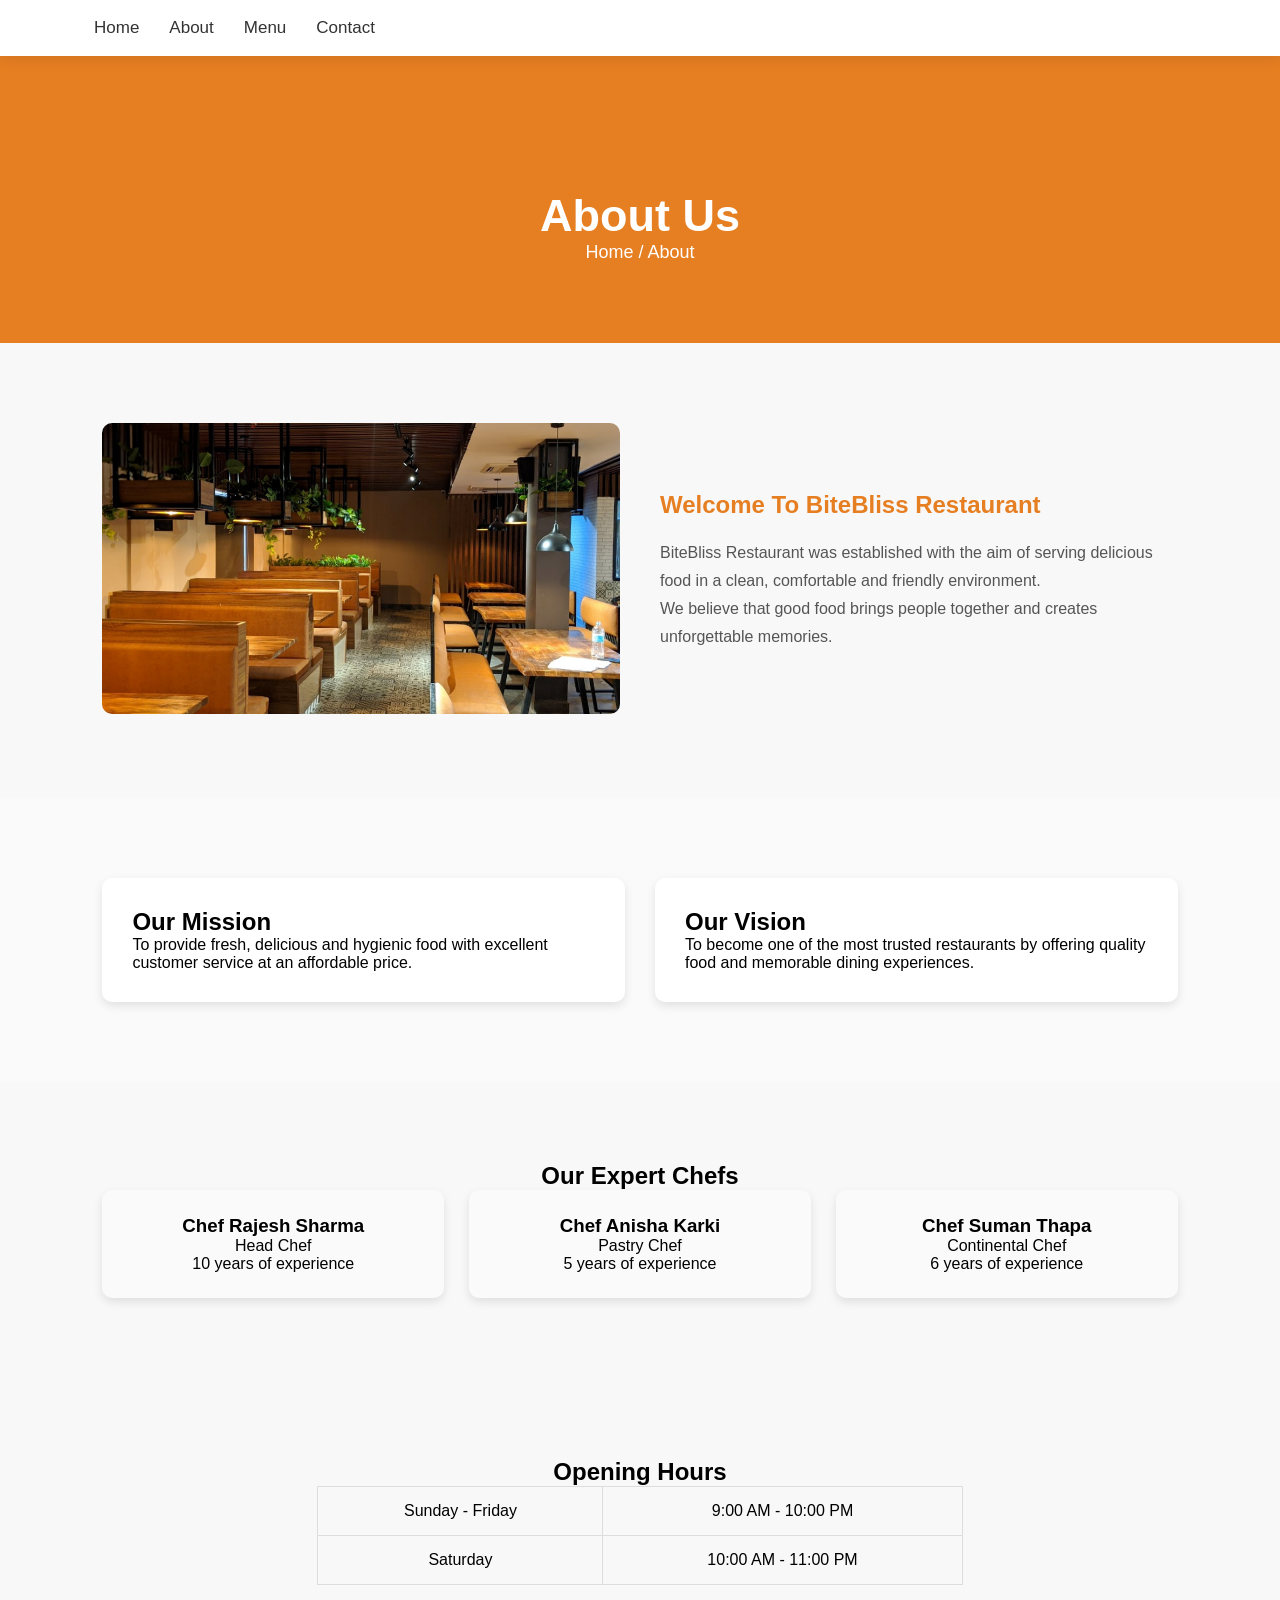
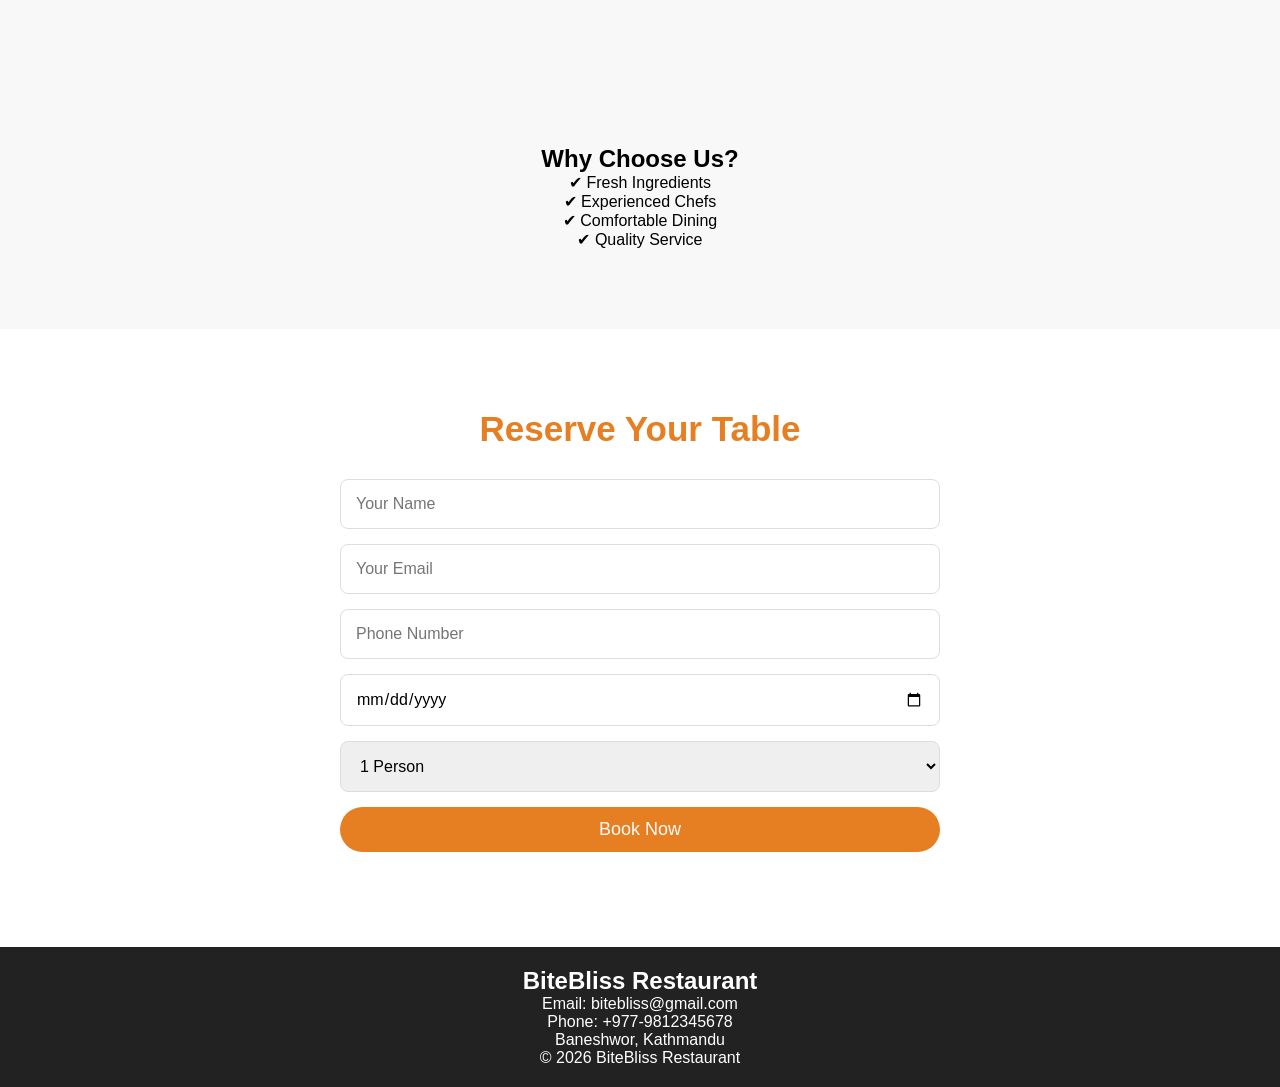
==== commit c6081631: "Removed gallery link from navigation" ====
--- a/about.html
+++ b/about.html
@@ -17,7 +17,6 @@
         <li><a href="indexminorproject.html">Home</a></li>
         <li><a href="about.html">About</a></li>
         <li><a href="menu.html">Menu</a></li>
-        <li><a href="gallery.html">Gallery</a></li>
         <li><a href="contact.html">Contact</a></li>
     </ul>
 </nav>
--- a/style.css
+++ b/style.css
@@ -8,7 +8,6 @@
 body{
     background:#f8f8f8;
 }
-
 header{
     width:100%;
     position:fixed;
@@ -693,8 +692,6 @@
 .close-btn:hover{
     color:red;
 }
-/* Hamburger Menu */
-
 .menu-toggle{
 
     display:none;
